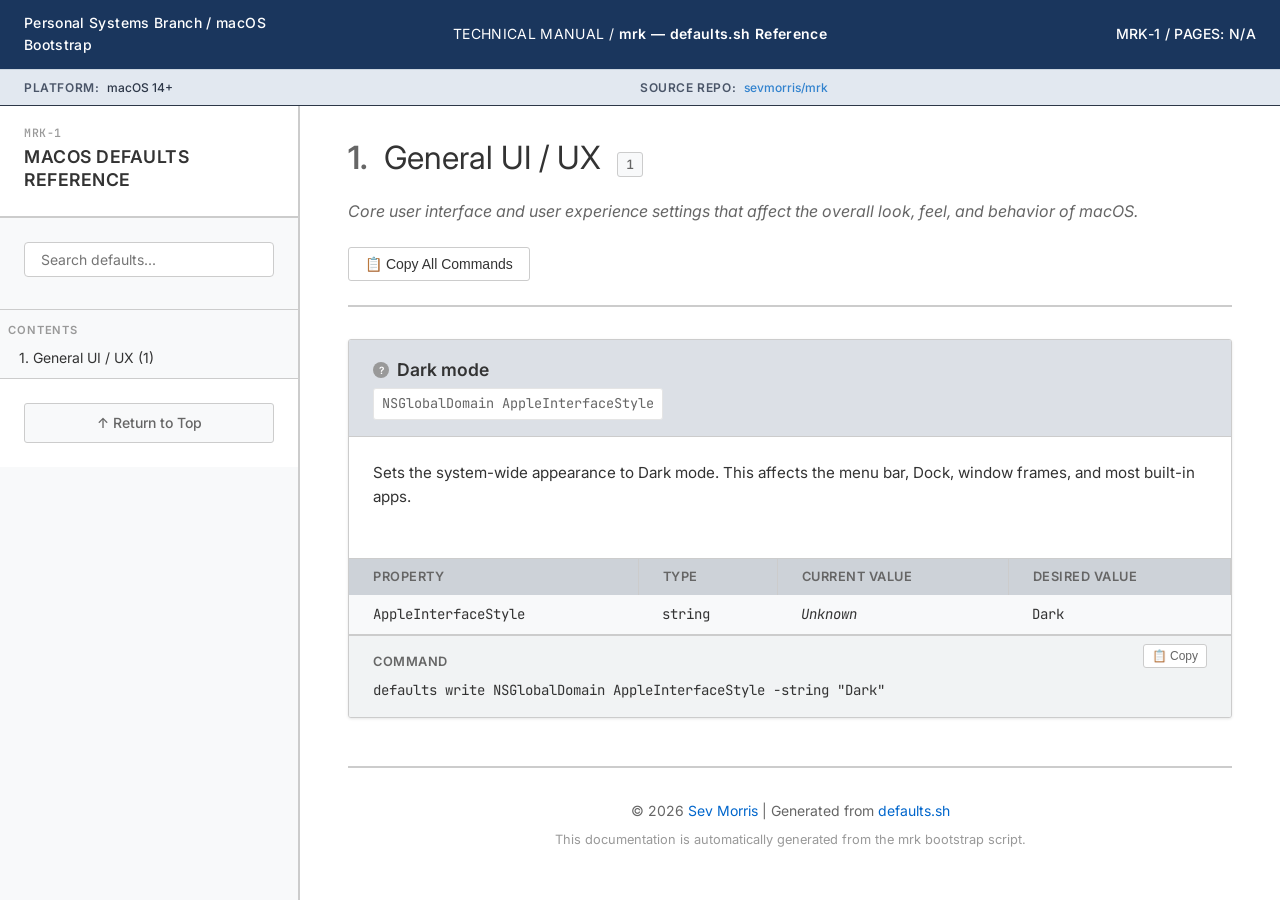
==== docs/defaults/index.html @ f301ef9d "Remove hardcoded dates from page headers Co-Authored-By: Claude Sonnet 4.6 <noreply@anthropic.com>" ====
<!DOCTYPE html>
<html lang="en">
<head>
    <meta charset="UTF-8">
    <meta name="viewport" content="width=device-width, initial-scale=1.0">
    <title>MRK-1 — mrk defaults.sh Reference Manual</title>
    <link rel="stylesheet" href="style.css">
    <link rel="preconnect" href="https://fonts.googleapis.com">
    <link rel="preconnect" href="https://fonts.gstatic.com" crossorigin>
    <link href="https://fonts.googleapis.com/css2?family=Inter:wght@300;400;500;600&family=JetBrains+Mono:wght@400;500&display=swap" rel="stylesheet">
</head>
<body>
    <!-- Blue Header Banner -->
    <header class="main-header">
        <div class="header-top">
            <div class="header-left">Personal Systems Branch / macOS Bootstrap</div>
            <div class="header-center">TECHNICAL MANUAL / <strong>mrk — defaults.sh Reference</strong></div>
            <div class="header-right">MRK-1 / PAGES: N/A</div>
        </div>
        <div class="header-meta">
            <div class="meta-field">
                <span class="meta-label">PLATFORM:</span>
                <span class="meta-value">macOS 14+</span>
            </div>
            <div class="meta-field">
                <span class="meta-label">SOURCE REPO:</span>
                <span class="meta-value"><a href="https://github.com/sevmorris/mrk">sevmorris/mrk</a></span>
            </div>
        </div>
    </header>

    <div class="layout">
        <!-- Left Sidebar Navigation -->
        <nav class="sidebar" id="sidebar">
            <div class="sidebar__header">
                <span class="sidebar__subtitle">MRK-1</span>
                <h1 class="sidebar__title">macOS Defaults<br>Reference</h1>
            </div>
            
            <div class="sidebar__search">
                <div class="search-box">
                    <input type="search" id="searchInput" placeholder="Search defaults..." class="search-input">
                    <button id="clearSearch" class="search-clear" style="display: none;">×</button>
                </div>
                <div class="search-stats" id="searchStats"></div>
            </div>

            <div class="sidebar__toc" id="tableOfContents">
                <h2 class="toc__title">Contents</h2>
                <div class="toc__loading">Loading sections...</div>
            </div>

            <div class="sidebar__footer">
                <a href="#top" class="return-to-top" id="returnToTop">↑ Return to Top</a>
            </div>
        </nav>

        <!-- Main Content Area -->
        <main class="main" id="main">
            <div id="top"></div>
            <div class="content" id="content">
                <div class="loading">
                    <div class="loading__spinner"></div>
                    <p>Parsing defaults.sh script...</p>
                </div>
            </div>

            <div class="no-results" id="noResults" style="display: none;">
                <h3>No results found</h3>
                <p>Try adjusting your search terms or <button id="resetSearch" class="link-button">view all defaults</button></p>
            </div>

            <footer class="footer">
                <p>&copy; 2026 <a href="https://github.com/sevmorris">Sev Morris</a> | Generated from <a href="https://github.com/sevmorris/mrk/blob/main/scripts/defaults.sh">defaults.sh</a></p>
                <p class="footer__note">This documentation is automatically generated from the mrk bootstrap script.</p>
            </footer>
        </main>
    </div>

    <script src="script.js"></script>
</body>
</html>
---- docs/defaults/style.css ----
/* Reset and AFTO Technical Manual Styling */
* {
    margin: 0;
    padding: 0;
    box-sizing: border-box;
}

:root {
    /* AFTO Technical Manual Colors */
    --color-primary: #0066cc;
    --color-text: #333333;
    --color-text-secondary: #666666;
    --color-text-tertiary: #999999;
    --color-border: #cccccc;
    --color-border-light: #e5e5e5;
    --color-background: #ffffff;
    --color-background-secondary: #f8f9fa;
    --color-background-tertiary: #f1f3f4;
    --color-success: #28a745;
    --color-warning: #ffc107;
    --color-danger: #dc3545;
    
    /* Technical Manual Typography */
    --font-family-base: Inter, -apple-system, BlinkMacSystemFont, "Segoe UI", Helvetica, Arial, sans-serif;
    --font-family-mono: "JetBrains Mono", "SF Mono", Monaco, "Cascadia Code", "Roboto Mono", Consolas, "Courier New", monospace;
    
    --space-xs: 0.25rem;
    --space-sm: 0.5rem;
    --space-md: 1rem;
    --space-lg: 1.5rem;
    --space-xl: 2rem;
    --space-2xl: 3rem;
    
    --sidebar-width: 300px;
    --header-height: 60px;
}

body {
    font-family: var(--font-family-base);
    line-height: 1.6;
    color: var(--color-text);
    background-color: var(--color-background);
    font-size: 16px;
    overflow-x: hidden;
}

/* Blue Header Banner */
.main-header {
    position: fixed;
    top: 0;
    left: 0;
    right: 0;
    z-index: 200;
    background-color: #1a365d;
    color: white;
    border-bottom: 1px solid #2d3748;
}

.header-top {
    display: flex;
    align-items: center;
    padding: 0.75rem 1.5rem;
    font-size: 0.875rem;
    font-weight: 500;
    letter-spacing: 0.025em;
}

.header-left {
    flex: 1;
    text-align: left;
}

.header-center {
    flex: 2;
    text-align: center;
    font-weight: 400;
}

.header-center strong {
    font-weight: 600;
}

.header-right {
    flex: 1;
    text-align: right;
}

.header-meta {
    display: flex;
    background-color: #e2e8f0;
    color: #2d3748;
    padding: 0.5rem 1.5rem;
    border-top: 1px solid #cbd5e0;
    font-size: 0.75rem;
    font-weight: 500;
}

.meta-field {
    flex: 1;
    display: flex;
    gap: 0.5rem;
}

.meta-label {
    font-weight: 600;
    color: #4a5568;
    text-transform: uppercase;
    letter-spacing: 0.05em;
}

.meta-value {
    color: #2d3748;
}

.meta-value a {
    color: #3182ce;
    text-decoration: none;
}

.meta-value a:hover {
    text-decoration: underline;
}

/* Two-Column AFTO Layout */
.layout {
    display: flex;
    height: 100vh;
    width: 100%;
    padding-top: 100px; /* Space for fixed header */
}

/* Left Sidebar */
.sidebar {
    width: var(--sidebar-width);
    height: calc(100vh - 100px);
    background-color: var(--color-background-secondary);
    border-right: 2px solid var(--color-border);
    overflow-y: auto;
    flex-shrink: 0;
    position: fixed;
    left: 0;
    top: 100px;
    z-index: 100;
}

.sidebar__header {
    padding: var(--space-lg);
    border-bottom: 2px solid var(--color-border);
    background-color: var(--color-background);
}

.sidebar__subtitle {
    font-family: var(--font-family-mono);
    font-size: 0.72rem;
    font-weight: 500;
    letter-spacing: 0.05em;
    text-transform: uppercase;
    color: var(--color-text-tertiary);
    display: block;
    margin-bottom: 4px;
}

.sidebar__title {
    font-size: 1.1rem;
    font-weight: 600;
    line-height: 1.3;
    color: var(--color-text);
    letter-spacing: 0.5px;
    text-transform: uppercase;
}

.sidebar__meta {
    display: flex;
    flex-direction: column;
    gap: var(--space-xs);
}

.badge {
    display: inline-flex;
    align-items: center;
    padding: var(--space-xs) var(--space-sm);
    background-color: var(--color-background-secondary);
    border: 1px solid var(--color-border);
    border-radius: 3px;
    font-size: 0.75rem;
    font-weight: 500;
    color: var(--color-text-secondary);
    text-decoration: none;
    transition: all 0.15s ease;
    width: fit-content;
}

.badge--link:hover {
    color: var(--color-primary);
    border-color: var(--color-primary);
}

/* Search in Sidebar */
.sidebar__search {
    padding: var(--space-lg);
    border-bottom: 1px solid var(--color-border);
}

.search-box {
    position: relative;
}

.search-input {
    width: 100%;
    padding: var(--space-sm) var(--space-md);
    font-size: 0.875rem;
    border: 1px solid var(--color-border);
    border-radius: 4px;
    background-color: var(--color-background);
    font-family: var(--font-family-base);
    transition: border-color 0.15s ease;
}

.search-input:focus {
    outline: none;
    border-color: var(--color-primary);
}

.search-clear {
    position: absolute;
    right: var(--space-sm);
    top: 50%;
    transform: translateY(-50%);
    background: none;
    border: none;
    color: var(--color-text-secondary);
    cursor: pointer;
    font-size: 1.2rem;
    width: 20px;
    height: 20px;
    display: flex;
    align-items: center;
    justify-content: center;
}

.search-clear:hover {
    color: var(--color-text);
}

.search-stats {
    margin-top: var(--space-sm);
    color: var(--color-text-secondary);
    font-size: 0.8rem;
}

/* Table of Contents */
.sidebar__toc {
    padding: 0;
    flex: 1;
}

.toc__title {
    display: block;
    padding: 0.75rem var(--space-sm) 0.2rem;
    font-size: 0.7rem;
    font-weight: 600;
    text-transform: uppercase;
    letter-spacing: 0.08em;
    color: var(--color-text-tertiary);
    pointer-events: none;
    margin-bottom: 0;
}

.toc__loading {
    color: var(--color-text-secondary);
    font-style: italic;
    font-size: 0.875rem;
}

.toc__list {
    list-style: none;
}

.toc__item {
    margin-bottom: var(--space-xs);
}

.toc__link {
    display: block;
    padding: 0.25rem 1rem;
    color: var(--color-text);
    text-decoration: none;
    font-size: 0.875rem;
    border-left: 3px solid transparent;
    transition: all 0.15s ease;
}

.toc__link:hover {
    background: var(--color-background-tertiary);
    border-left-color: var(--color-primary);
    color: var(--color-primary);
}

/* Return to Top */
.sidebar__footer {
    padding: var(--space-lg);
    border-top: 1px solid var(--color-border);
    background-color: var(--color-background);
}

.return-to-top {
    display: block;
    padding: var(--space-sm) var(--space-md);
    background-color: var(--color-background-secondary);
    border: 1px solid var(--color-border);
    border-radius: 3px;
    color: var(--color-text-secondary);
    text-decoration: none;
    font-size: 0.875rem;
    font-weight: 500;
    text-align: center;
    transition: all 0.15s ease;
}

.return-to-top:hover {
    color: var(--color-primary);
    border-color: var(--color-primary);
}

/* Main Content Area */
.main {
    flex: 1;
    margin-left: var(--sidebar-width);
    height: calc(100vh - 100px);
    overflow-y: auto;
    padding: var(--space-xl) var(--space-2xl);
    background-color: var(--color-background);
}

/* Loading State */
.loading {
    text-align: center;
    padding: var(--space-2xl);
    color: var(--color-text-secondary);
}

.loading__spinner {
    width: 32px;
    height: 32px;
    border: 3px solid var(--color-border);
    border-top-color: var(--color-primary);
    border-radius: 50%;
    animation: spin 1s linear infinite;
    margin: 0 auto var(--space-lg);
}

@keyframes spin {
    to {
        transform: rotate(360deg);
    }
}

/* Section Styling */
.section {
    margin-bottom: var(--space-2xl);
    counter-increment: section-counter;
}

.section__header {
    margin-bottom: var(--space-xl);
    padding-bottom: var(--space-lg);
    border-bottom: 2px solid var(--color-border);
}

.section__title {
    font-size: 2rem;
    font-weight: 400;
    color: var(--color-text);
    margin-bottom: var(--space-md);
    position: relative;
}

.section__title::before {
    content: counter(section-counter) ".";
    margin-right: var(--space-sm);
    font-weight: 600;
    color: var(--color-text-secondary);
}

.section__count {
    background-color: var(--color-background-secondary);
    color: var(--color-text-secondary);
    padding: var(--space-xs) var(--space-sm);
    border-radius: 3px;
    font-size: 0.8rem;
    font-weight: 500;
    border: 1px solid var(--color-border);
    margin-left: var(--space-sm);
    font-variant-numeric: tabular-nums;
}

.section__description {
    color: var(--color-text-secondary);
    font-size: 1rem;
    margin-bottom: var(--space-lg);
    font-style: italic;
    line-height: 1.5;
}

.section__actions {
    display: flex;
    gap: var(--space-sm);
    flex-wrap: wrap;
}

/* Initialize counter */
.main {
    counter-reset: section-counter;
}

/* Button Styling */
.button {
    display: inline-flex;
    align-items: center;
    gap: var(--space-xs);
    padding: var(--space-sm) var(--space-md);
    background-color: var(--color-background);
    border: 1px solid var(--color-border);
    border-radius: 3px;
    color: var(--color-text);
    text-decoration: none;
    font-size: 0.875rem;
    font-weight: 500;
    cursor: pointer;
    transition: all 0.15s ease;
}

.button:hover {
    color: var(--color-primary);
    border-color: var(--color-primary);
}

/* Default Entry Styling */
.default-entry {
    border: 1px solid var(--color-border);
    margin-bottom: var(--space-lg);
    background-color: var(--color-background);
    border-radius: 3px;
    overflow: hidden;
    box-shadow: 0 1px 3px rgba(0, 0, 0, 0.1);
}

.default-entry:hover {
    border-color: var(--color-primary);
}

.default-entry__header {
    background-color: #dce0e6;
    padding: var(--space-md) var(--space-lg);
    border-bottom: 1px solid var(--color-border);
}

.default-entry__title {
    font-size: 1.1rem;
    font-weight: 600;
    color: var(--color-text);
    margin-bottom: var(--space-xs);
    display: flex;
    align-items: center;
    gap: var(--space-sm);
}

.default-entry__status {
    width: 16px;
    height: 16px;
    border-radius: 50%;
    display: flex;
    align-items: center;
    justify-content: center;
    font-size: 10px;
    font-weight: 600;
    flex-shrink: 0;
}

.default-entry__status--applied {
    background-color: var(--color-success);
    color: white;
}

.default-entry__status--unapplied {
    background-color: var(--color-warning);
    color: white;
}

.default-entry__status--unknown {
    background-color: var(--color-text-tertiary);
    color: white;
}

.default-entry__domain-key {
    font-family: var(--font-family-mono);
    font-size: 0.85rem;
    color: var(--color-text-secondary);
    background-color: var(--color-background);
    padding: var(--space-xs) var(--space-sm);
    border-radius: 3px;
    border: 1px solid var(--color-border-light);
    display: inline-block;
}

.default-entry__main {
    padding: var(--space-lg);
}

.default-entry__description {
    color: var(--color-text);
    margin-bottom: var(--space-lg);
    line-height: 1.6;
    font-size: 0.95rem;
}

/* Values Table */
.default-entry__values {
    background-color: var(--color-background-secondary);
    border-top: 1px solid var(--color-border);
    border-bottom: 1px solid var(--color-border);
    margin: 0;
}

.values-table {
    width: 100%;
    border-collapse: collapse;
}

.values-table th,
.values-table td {
    padding: var(--space-sm) var(--space-lg);
    text-align: left;
    border-right: 1px solid var(--color-border);
    vertical-align: top;
}

.values-table th {
    background-color: #cdd2d8;
    font-weight: 600;
    font-size: 0.8rem;
    color: var(--color-text-secondary);
    text-transform: uppercase;
    letter-spacing: 0.5px;
}

.values-table td {
    font-family: var(--font-family-mono);
    font-size: 0.875rem;
    color: var(--color-text);
}

.values-table tr:last-child th,
.values-table tr:last-child td {
    border-right: none;
}

.value--empty {
    color: var(--color-text-tertiary);
    font-style: italic;
    font-family: var(--font-family-base);
}

/* Command Display */
.default-entry__command {
    background-color: var(--color-background-tertiary);
    border-top: 1px solid var(--color-border);
    padding: var(--space-md) var(--space-lg);
    position: relative;
    margin: 0;
}

.command-display__label {
    font-size: 0.8rem;
    font-weight: 600;
    color: var(--color-text-secondary);
    margin-bottom: var(--space-sm);
    text-transform: uppercase;
    letter-spacing: 0.5px;
}

.command-display__command {
    font-family: var(--font-family-mono);
    font-size: 0.875rem;
    color: var(--color-text);
    margin: 0;
    padding: 0;
    background: none;
    border: none;
    word-break: break-all;
    line-height: 1.5;
    user-select: all;
}

.copy-button {
    position: absolute;
    top: var(--space-sm);
    right: var(--space-lg);
    background: var(--color-background);
    border: 1px solid var(--color-border);
    border-radius: 3px;
    padding: var(--space-xs) var(--space-sm);
    color: var(--color-text-secondary);
    font-size: 0.75rem;
    font-weight: 500;
    cursor: pointer;
    transition: all 0.15s ease;
    display: flex;
    align-items: center;
    gap: var(--space-xs);
}

.copy-button:hover {
    color: var(--color-primary);
    border-color: var(--color-primary);
}

.copy-button--copied {
    background-color: var(--color-success);
    color: white;
    border-color: var(--color-success);
}

/* No Results */
.no-results {
    text-align: center;
    padding: var(--space-2xl);
    color: var(--color-text-secondary);
}

.no-results h3 {
    margin-bottom: var(--space-md);
    color: var(--color-text);
}

.link-button {
    background: none;
    border: none;
    color: var(--color-primary);
    text-decoration: underline;
    cursor: pointer;
    font: inherit;
}

.link-button:hover {
    color: var(--color-text);
}

/* Footer */
.footer {
    margin-top: var(--space-2xl);
    padding-top: var(--space-xl);
    border-top: 2px solid var(--color-border);
    text-align: center;
    color: var(--color-text-secondary);
    font-size: 0.875rem;
}

.footer a {
    color: var(--color-primary);
    text-decoration: none;
}

.footer a:hover {
    text-decoration: underline;
}

.footer__note {
    margin-top: var(--space-sm);
    font-size: 0.8rem;
    color: var(--color-text-tertiary);
}

/* Responsive Design */
@media (max-width: 768px) {
    .layout {
        flex-direction: column;
        height: auto;
        padding-top: 120px; /* More space for mobile header */
    }
    
    .header-top {
        flex-direction: column;
        gap: 0.5rem;
        text-align: center;
        padding: 1rem 1rem 0.75rem;
    }
    
    .header-left,
    .header-center, 
    .header-right {
        flex: none;
        text-align: center;
    }
    
    .header-meta {
        flex-wrap: wrap;
        gap: 0.5rem;
        padding: 0.75rem 1rem;
    }
    
    .meta-field {
        flex: 1 1 50%;
        min-width: 0;
    }
    
    .sidebar {
        position: relative;
        width: 100%;
        height: auto;
        top: auto;
        border-right: none;
        border-bottom: 2px solid var(--color-border);
    }
    
    .main {
        margin-left: 0;
        height: auto;
        padding: var(--space-lg);
    }
    
    .sidebar__header {
        padding: var(--space-lg);
    }
    
    .sidebar__title {
        font-size: 1.25rem;
    }
    
    .sidebar__toc,
    .sidebar__search {
        padding: var(--space-lg);
    }
    
    .section__title {
        font-size: 1.5rem;
    }
    
    .values-table {
        font-size: 0.8rem;
    }
    
    .values-table th,
    .values-table td {
        padding: var(--space-xs) var(--space-sm);
    }
    
    .copy-button {
        position: static;
        margin-top: var(--space-sm);
        width: auto;
    }
}

/* Print Styles */
@media print {
    .sidebar {
        display: none;
    }
    
    .main {
        margin-left: 0;
        padding: 0;
    }
    
    .section {
        break-inside: avoid;
    }
    
    .default-entry {
        break-inside: avoid;
        box-shadow: none;
        border: 1px solid #000;
    }
}

/* Smooth scrolling for anchor links */
html {
    scroll-behavior: smooth;
}
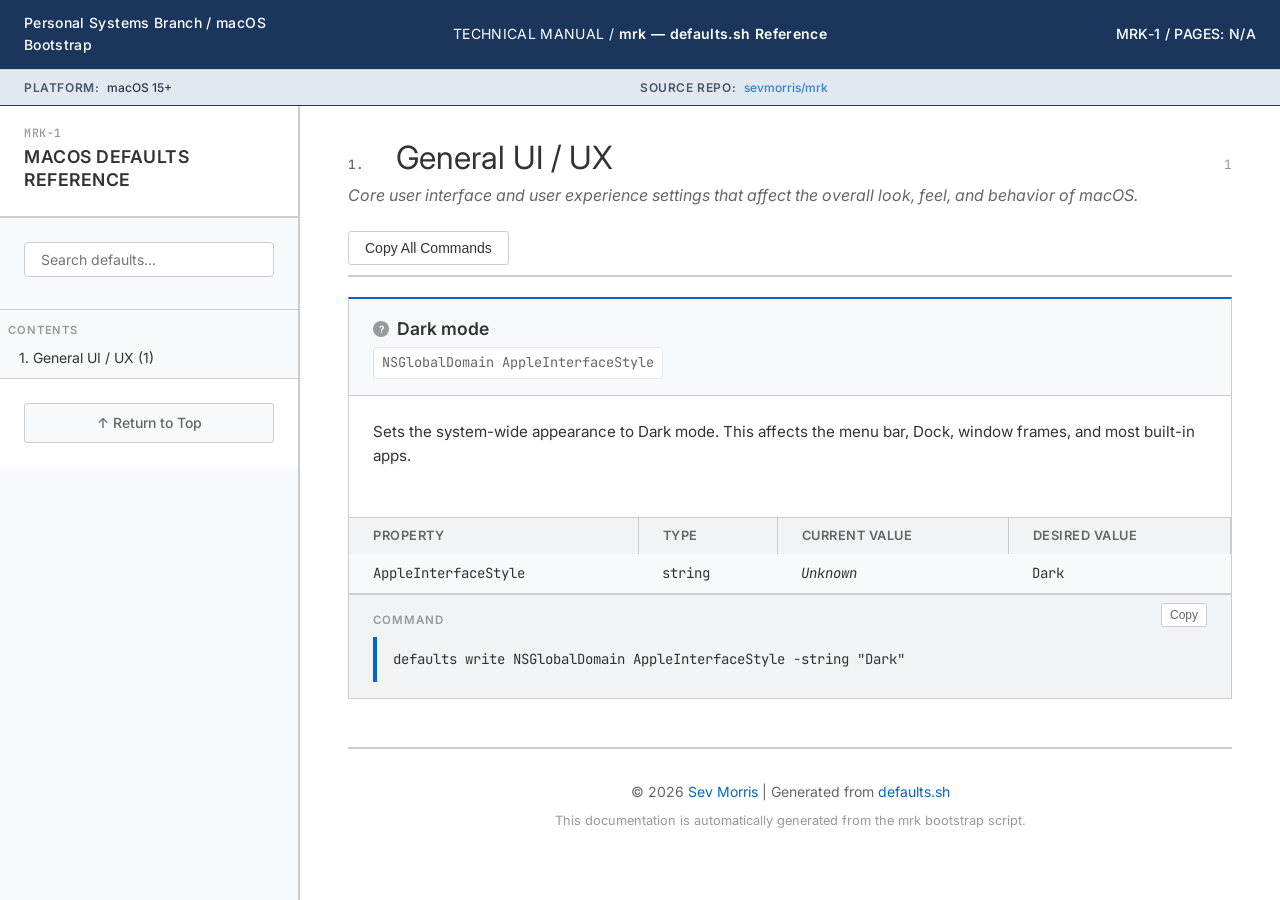
==== commit 79328a85: "docs: audit fixes — consistency and accuracy pass - defaults/index.html: macOS 14+ → macOS 15+ - mrk" ====
--- a/docs/defaults/index.html
+++ b/docs/defaults/index.html
@@ -20,7 +20,7 @@
         <div class="header-meta">
             <div class="meta-field">
                 <span class="meta-label">PLATFORM:</span>
-                <span class="meta-value">macOS 14+</span>
+                <span class="meta-value">macOS 15+</span>
             </div>
             <div class="meta-field">
                 <span class="meta-label">SOURCE REPO:</span>
--- a/docs/defaults/style.css
+++ b/docs/defaults/style.css
@@ -362,35 +362,36 @@
 }
 
 .section__header {
-    margin-bottom: var(--space-xl);
-    padding-bottom: var(--space-lg);
     border-bottom: 2px solid var(--color-border);
+    padding-bottom: 0.625rem;
+    margin-bottom: 1.25rem;
 }
 
 .section__title {
     font-size: 2rem;
     font-weight: 400;
     color: var(--color-text);
-    margin-bottom: var(--space-md);
-    position: relative;
+    display: flex;
+    align-items: baseline;
+    gap: 0.75rem;
+    margin-bottom: 0;
 }
 
 .section__title::before {
     content: counter(section-counter) ".";
-    margin-right: var(--space-sm);
-    font-weight: 600;
-    color: var(--color-text-secondary);
-}
-
-.section__count {
-    background-color: var(--color-background-secondary);
-    color: var(--color-text-secondary);
-    padding: var(--space-xs) var(--space-sm);
-    border-radius: 3px;
+    font-family: var(--font-family-mono);
     font-size: 0.8rem;
     font-weight: 500;
-    border: 1px solid var(--color-border);
-    margin-left: var(--space-sm);
+    color: var(--color-text-secondary);
+    min-width: 36px;
+    flex-shrink: 0;
+}
+
+.section__count {
+    font-family: var(--font-family-mono);
+    font-size: 0.8rem;
+    color: var(--color-text-tertiary);
+    margin-left: auto;
     font-variant-numeric: tabular-nums;
 }
 
@@ -438,19 +439,14 @@
 /* Default Entry Styling */
 .default-entry {
     border: 1px solid var(--color-border);
+    border-top: 2px solid var(--color-primary);
     margin-bottom: var(--space-lg);
     background-color: var(--color-background);
-    border-radius: 3px;
     overflow: hidden;
-    box-shadow: 0 1px 3px rgba(0, 0, 0, 0.1);
-}
-
-.default-entry:hover {
-    border-color: var(--color-primary);
 }
 
 .default-entry__header {
-    background-color: #dce0e6;
+    background-color: var(--color-background-secondary);
     padding: var(--space-md) var(--space-lg);
     border-bottom: 1px solid var(--color-border);
 }
@@ -536,7 +532,7 @@
 }
 
 .values-table th {
-    background-color: #cdd2d8;
+    background-color: var(--color-background-tertiary);
     font-weight: 600;
     font-size: 0.8rem;
     color: var(--color-text-secondary);
@@ -571,12 +567,12 @@
 }
 
 .command-display__label {
-    font-size: 0.8rem;
+    font-size: 0.72rem;
     font-weight: 600;
-    color: var(--color-text-secondary);
+    color: var(--color-text-tertiary);
     margin-bottom: var(--space-sm);
     text-transform: uppercase;
-    letter-spacing: 0.5px;
+    letter-spacing: 0.08em;
 }
 
 .command-display__command {
@@ -584,12 +580,13 @@
     font-size: 0.875rem;
     color: var(--color-text);
     margin: 0;
-    padding: 0;
-    background: none;
-    border: none;
+    padding: 0.75rem 1rem;
+    background: var(--color-background-tertiary);
+    border-left: 4px solid var(--color-primary);
     word-break: break-all;
     line-height: 1.5;
     user-select: all;
+    display: block;
 }
 
 .copy-button {
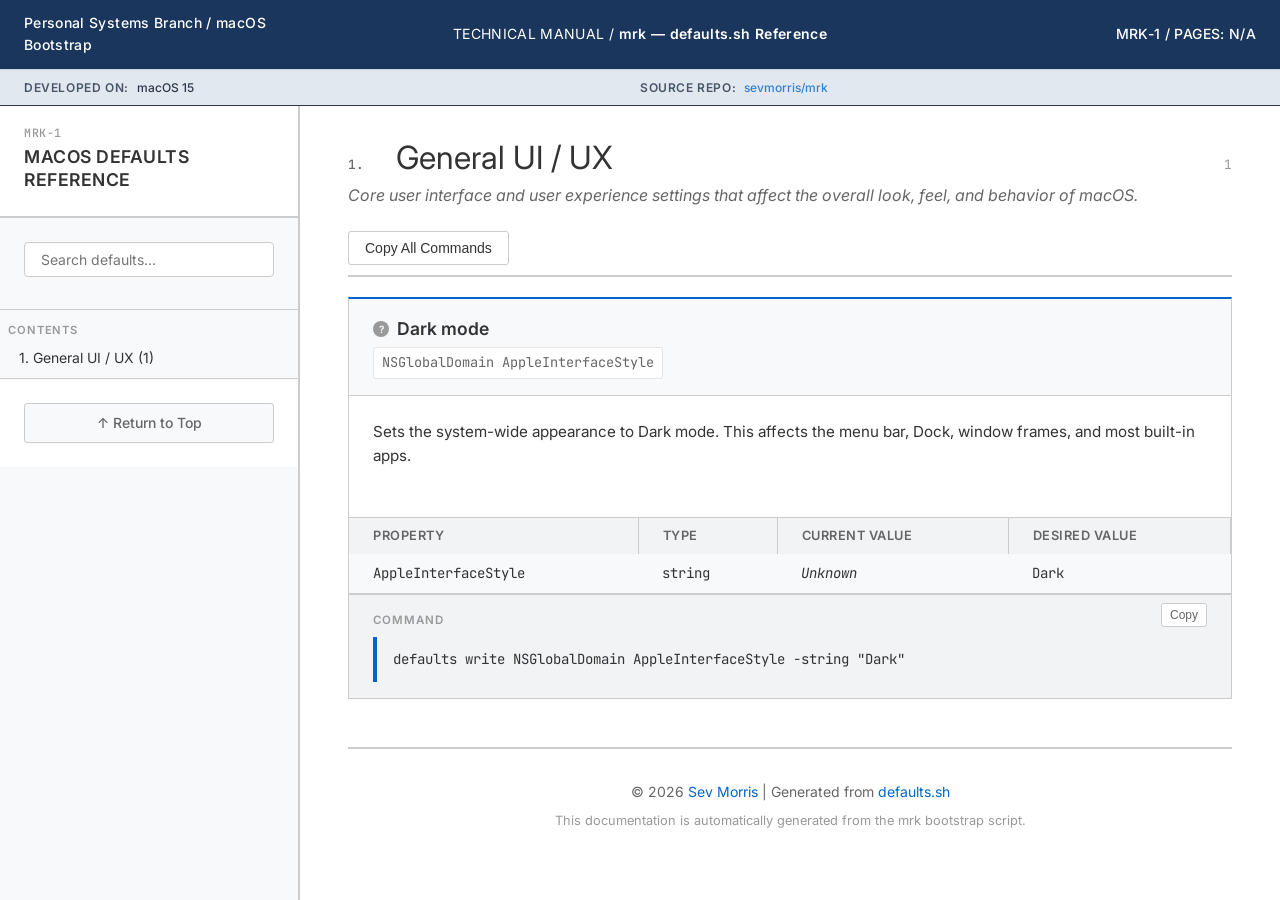
==== commit 73855710: "docs: soften macOS version claim — developed/confirmed on 15, not a hard minimum Co-Authored-By: Cla" ====
--- a/docs/defaults/index.html
+++ b/docs/defaults/index.html
@@ -19,8 +19,8 @@
         </div>
         <div class="header-meta">
             <div class="meta-field">
-                <span class="meta-label">PLATFORM:</span>
-                <span class="meta-value">macOS 15+</span>
+                <span class="meta-label">DEVELOPED ON:</span>
+                <span class="meta-value">macOS 15</span>
             </div>
             <div class="meta-field">
                 <span class="meta-label">SOURCE REPO:</span>
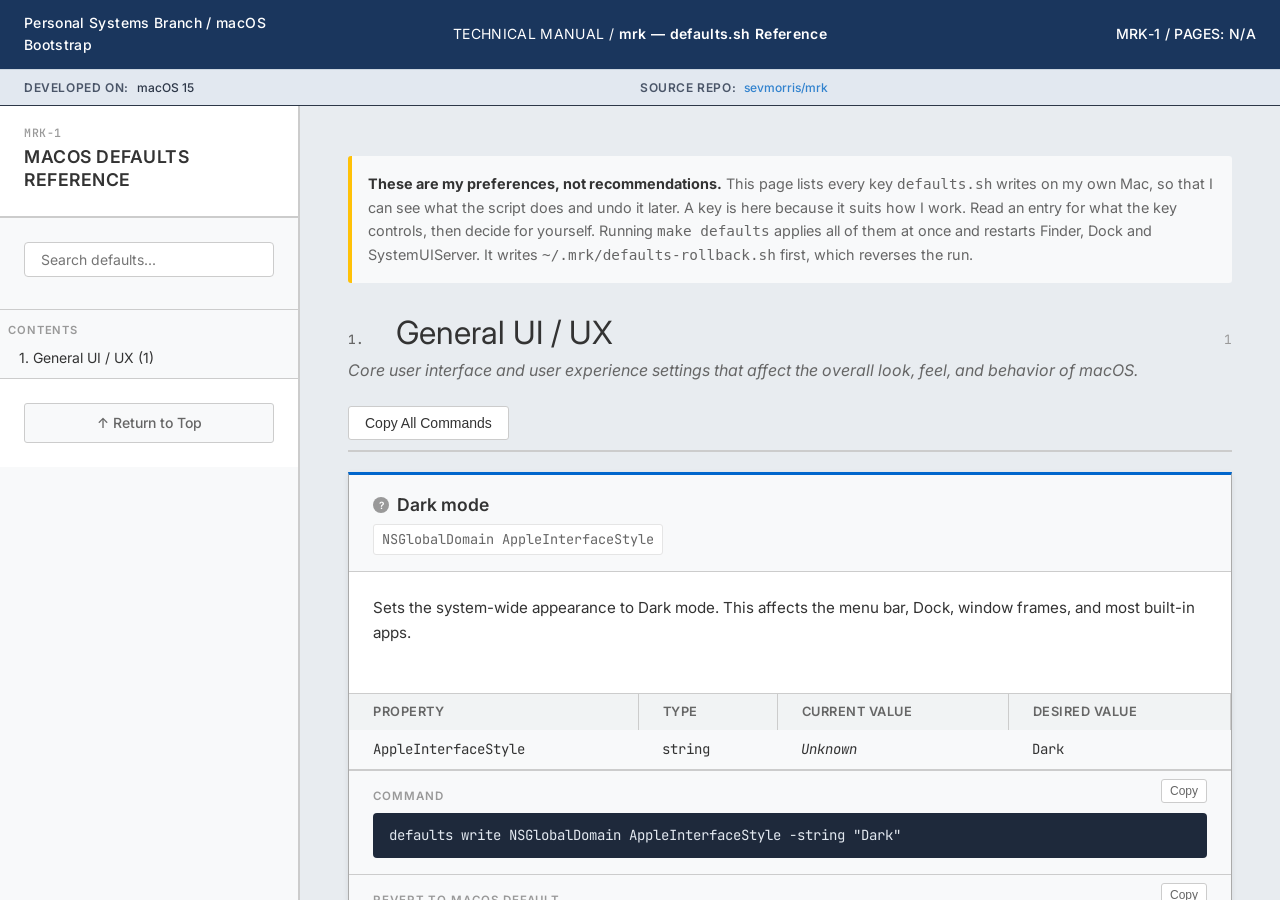
==== commit 26e662a1: "docs: say plainly that this repo configures one specific Mac The docs described mrk as if a stranger" ====
--- a/docs/defaults/index.html
+++ b/docs/defaults/index.html
@@ -58,6 +58,17 @@
         <!-- Main Content Area -->
         <main class="main" id="main">
             <div id="top"></div>
+
+            <div class="scope-note">
+                <strong>These are my preferences, not recommendations.</strong>
+                This page lists every key <code>defaults.sh</code> writes on my own Mac, so
+                that I can see what the script does and undo it later. A key is here because
+                it suits how I work. Read an entry for what the key controls, then decide for
+                yourself. Running <code>make defaults</code> applies all of them at once and
+                restarts Finder, Dock and SystemUIServer. It writes
+                <code>~/.mrk/defaults-rollback.sh</code> first, which reverses the run.
+            </div>
+
             <div class="content" id="content">
                 <div class="loading">
                     <div class="loading__spinner"></div>
--- a/docs/defaults/style.css
+++ b/docs/defaults/style.css
@@ -39,7 +39,7 @@
     font-family: var(--font-family-base);
     line-height: 1.6;
     color: var(--color-text);
-    background-color: var(--color-background);
+    background-color: #e8ecf0;
     font-size: 16px;
     overflow-x: hidden;
 }
@@ -329,7 +329,7 @@
     height: calc(100vh - 100px);
     overflow-y: auto;
     padding: var(--space-xl) var(--space-2xl);
-    background-color: var(--color-background);
+    background-color: #e8ecf0;
 }
 
 /* Loading State */
@@ -438,11 +438,12 @@
 
 /* Default Entry Styling */
 .default-entry {
-    border: 1px solid var(--color-border);
-    border-top: 2px solid var(--color-primary);
-    margin-bottom: var(--space-lg);
+    border: 1px solid #aaa;
+    border-top: 3px solid var(--color-primary);
+    margin-bottom: var(--space-xl);
     background-color: var(--color-background);
     overflow: hidden;
+    box-shadow: 0 2px 6px rgba(0, 0, 0, 0.08);
 }
 
 .default-entry__header {
@@ -508,6 +509,82 @@
     margin-bottom: var(--space-lg);
     line-height: 1.6;
     font-size: 0.95rem;
+}
+
+/* Why Callout */
+.default-entry__why {
+    margin-top: var(--space-md);
+    padding: var(--space-sm) var(--space-md);
+    background-color: #f0f4ff;
+    border-left: 3px solid var(--color-primary);
+    font-size: 0.9rem;
+    color: var(--color-text);
+    line-height: 1.5;
+}
+
+.why-label {
+    display: block;
+    font-size: 0.7rem;
+    font-weight: 700;
+    text-transform: uppercase;
+    letter-spacing: 0.08em;
+    color: var(--color-primary);
+    margin-bottom: 0.2rem;
+}
+
+/* Personal Preference Callout */
+.default-entry__preference {
+    margin-top: var(--space-md);
+    padding: var(--space-sm) var(--space-md);
+    background-color: #fffbeb;
+    border-left: 3px solid var(--color-warning);
+    font-size: 0.9rem;
+    color: var(--color-text);
+    line-height: 1.5;
+}
+
+.preference-label {
+    display: block;
+    font-size: 0.7rem;
+    font-weight: 700;
+    text-transform: uppercase;
+    letter-spacing: 0.08em;
+    color: #92640a;
+    margin-bottom: 0.2rem;
+}
+
+/* Background note — deliberately NOT Simplified Technical English.
+   Preserves historical and editorial material alongside the STE functional text. */
+.default-entry__background {
+    margin-top: var(--space-md);
+    padding: var(--space-sm) var(--space-md);
+    background-color: var(--color-background-secondary, #f8f9fa);
+    border-left: 3px solid var(--color-border, #ccc);
+    font-size: 0.875rem;
+    color: var(--color-text-secondary, #555);
+    line-height: 1.55;
+    font-style: italic;
+}
+
+.background-label {
+    display: block;
+    font-size: 0.68rem;
+    font-weight: 700;
+    text-transform: uppercase;
+    letter-spacing: 0.08em;
+    color: var(--color-text-tertiary, #888);
+    margin-bottom: 0.2rem;
+    font-style: normal;
+}
+
+/* Multi-domain notice (the trackpad loop writes each key to two domains) */
+.default-entry__also {
+    margin-top: 0.35rem;
+    font-size: 0.78rem;
+    color: var(--color-text-secondary, #555);
+}
+.default-entry__also code {
+    font-size: 0.95em;
 }
 
 /* Values Table */
@@ -559,7 +636,7 @@
 
 /* Command Display */
 .default-entry__command {
-    background-color: var(--color-background-tertiary);
+    background-color: var(--color-background-secondary);
     border-top: 1px solid var(--color-border);
     padding: var(--space-md) var(--space-lg);
     position: relative;
@@ -578,11 +655,12 @@
 .command-display__command {
     font-family: var(--font-family-mono);
     font-size: 0.875rem;
-    color: var(--color-text);
+    color: #e2e8f0;
     margin: 0;
     padding: 0.75rem 1rem;
-    background: var(--color-background-tertiary);
-    border-left: 4px solid var(--color-primary);
+    background: #1e293b;
+    border: none;
+    border-radius: 4px;
     word-break: break-all;
     line-height: 1.5;
     user-select: all;
@@ -618,6 +696,51 @@
     border-color: var(--color-success);
 }
 
+/* Revert Command */
+.default-entry__revert {
+    background-color: var(--color-background-secondary);
+    border-top: 1px solid var(--color-border);
+    padding: var(--space-md) var(--space-lg);
+    position: relative;
+}
+
+.revert-display__label {
+    font-size: 0.72rem;
+    font-weight: 600;
+    color: var(--color-text-tertiary);
+    margin-bottom: var(--space-sm);
+    text-transform: uppercase;
+    letter-spacing: 0.08em;
+}
+
+.revert-system-default {
+    font-weight: 400;
+    text-transform: none;
+    letter-spacing: 0;
+    font-style: italic;
+    color: var(--color-text-secondary);
+}
+
+.revert-display__command {
+    font-family: var(--font-family-mono);
+    font-size: 0.875rem;
+    color: #cbd5e0;
+    margin: 0;
+    padding: 0.75rem 1rem;
+    background: #2d3748;
+    border: none;
+    border-radius: 4px;
+    word-break: break-all;
+    line-height: 1.5;
+    user-select: all;
+    display: block;
+}
+
+.copy-button--revert {
+    top: var(--space-sm);
+    right: var(--space-lg);
+}
+
 /* No Results */
 .no-results {
     text-align: center;
@@ -774,4 +897,17 @@
 /* Smooth scrolling for anchor links */
 html {
     scroll-behavior: smooth;
-}+}
+/* Scope banner — states that these defaults are one person's choices.
+   Sits outside #content, which script.js repopulates on every render. */
+.scope-note {
+    margin: var(--space-lg) 0;
+    padding: var(--space-md);
+    background: var(--color-background-secondary);
+    border-left: 4px solid var(--color-warning);
+    border-radius: 3px;
+    font-size: 0.9rem;
+    line-height: 1.6;
+    color: var(--color-text-secondary);
+}
+.scope-note strong { color: var(--color-text); }
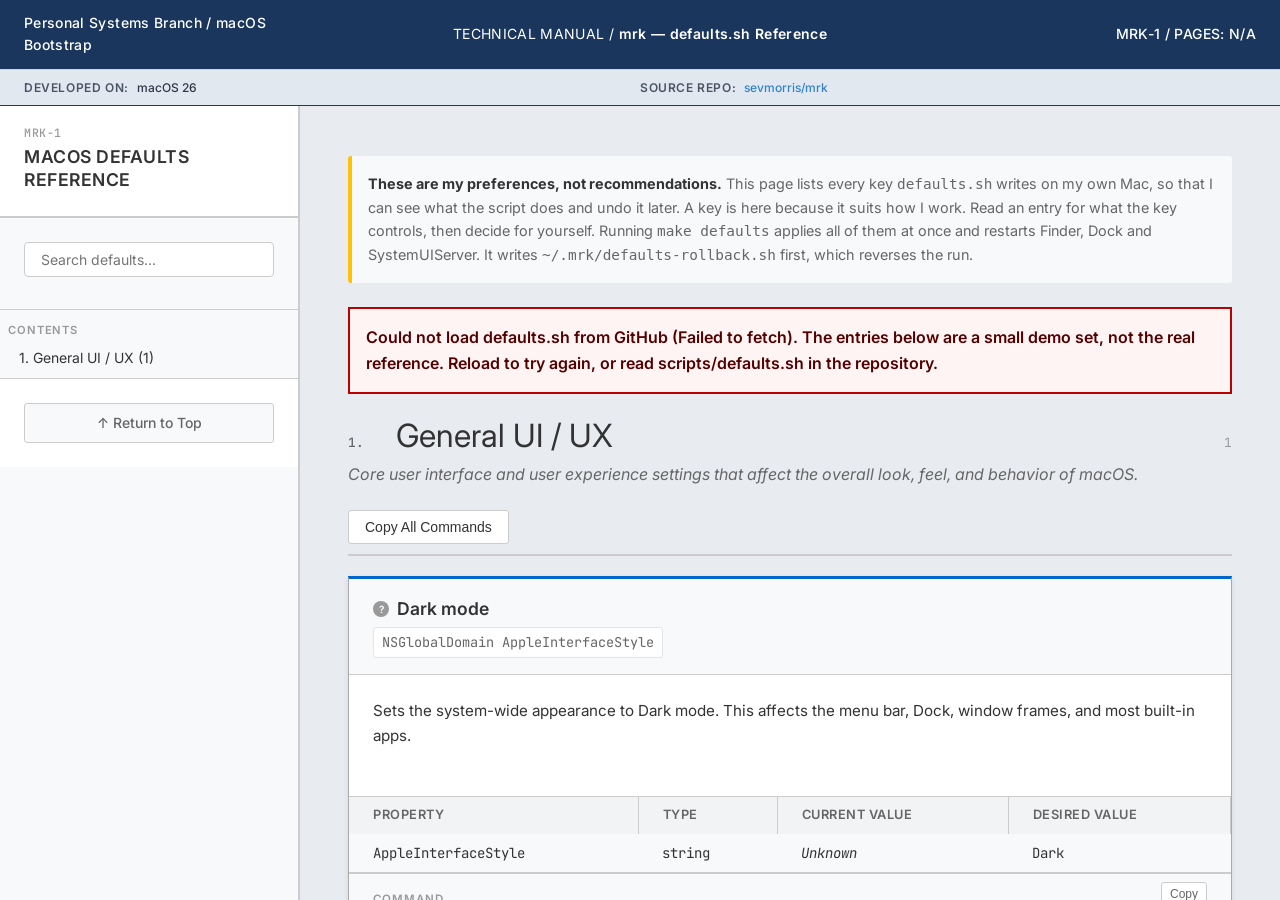
==== commit 26a11668: "Docs: this Mac runs macOS 26, and Safari needs Full Disk Access - manual.md and MRK-1: mrk is develo" ====
--- a/docs/defaults/index.html
+++ b/docs/defaults/index.html
@@ -20,7 +20,7 @@
         <div class="header-meta">
             <div class="meta-field">
                 <span class="meta-label">DEVELOPED ON:</span>
-                <span class="meta-value">macOS 15</span>
+                <span class="meta-value">macOS 26</span>
             </div>
             <div class="meta-field">
                 <span class="meta-label">SOURCE REPO:</span>
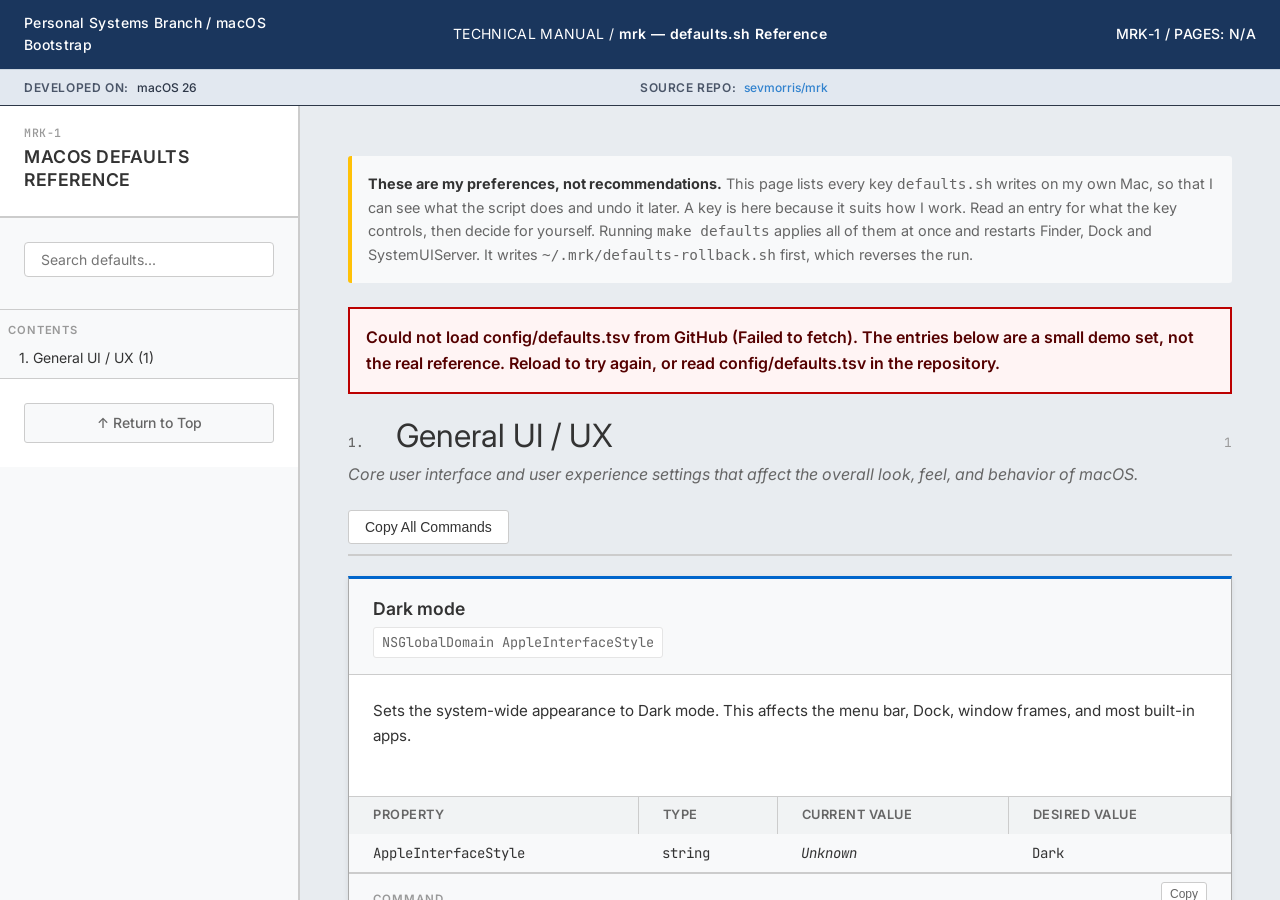
==== commit 184bf2f7: "config/defaults.tsv: the macOS defaults as data; defaults.sh --check The last settings list of step " ====
--- a/docs/defaults/index.html
+++ b/docs/defaults/index.html
@@ -72,7 +72,7 @@
             <div class="content" id="content">
                 <div class="loading">
                     <div class="loading__spinner"></div>
-                    <p>Parsing defaults.sh script...</p>
+                    <p>Reading config/defaults.tsv...</p>
                 </div>
             </div>
 
@@ -82,8 +82,8 @@
             </div>
 
             <footer class="footer">
-                <p>&copy; 2026 <a href="https://github.com/sevmorris">Sev Morris</a> | Generated from <a href="https://github.com/sevmorris/mrk/blob/main/scripts/defaults.sh">defaults.sh</a></p>
-                <p class="footer__note">This documentation is automatically generated from the mrk bootstrap script.</p>
+                <p>&copy; 2026 <a href="https://github.com/sevmorris">Sev Morris</a> | Generated from <a href="https://github.com/sevmorris/mrk/blob/main/config/defaults.tsv">config/defaults.tsv</a></p>
+                <p class="footer__note">This page reads config/defaults.tsv, the list of keys that defaults.sh writes, each time it opens.</p>
             </footer>
         </main>
     </div>
--- a/docs/defaults/style.css
+++ b/docs/defaults/style.css
@@ -18,7 +18,6 @@
     --color-background-tertiary: #f1f3f4;
     --color-success: #28a745;
     --color-warning: #ffc107;
-    --color-danger: #dc3545;
     
     /* Technical Manual Typography */
     --font-family-base: Inter, -apple-system, BlinkMacSystemFont, "Segoe UI", Helvetica, Arial, sans-serif;
@@ -32,7 +31,6 @@
     --space-2xl: 3rem;
     
     --sidebar-width: 300px;
-    --header-height: 60px;
 }
 
 body {
@@ -169,32 +167,6 @@
     text-transform: uppercase;
 }
 
-.sidebar__meta {
-    display: flex;
-    flex-direction: column;
-    gap: var(--space-xs);
-}
-
-.badge {
-    display: inline-flex;
-    align-items: center;
-    padding: var(--space-xs) var(--space-sm);
-    background-color: var(--color-background-secondary);
-    border: 1px solid var(--color-border);
-    border-radius: 3px;
-    font-size: 0.75rem;
-    font-weight: 500;
-    color: var(--color-text-secondary);
-    text-decoration: none;
-    transition: all 0.15s ease;
-    width: fit-content;
-}
-
-.badge--link:hover {
-    color: var(--color-primary);
-    border-color: var(--color-primary);
-}
-
 /* Search in Sidebar */
 .sidebar__search {
     padding: var(--space-lg);
@@ -460,33 +432,6 @@
     display: flex;
     align-items: center;
     gap: var(--space-sm);
-}
-
-.default-entry__status {
-    width: 16px;
-    height: 16px;
-    border-radius: 50%;
-    display: flex;
-    align-items: center;
-    justify-content: center;
-    font-size: 10px;
-    font-weight: 600;
-    flex-shrink: 0;
-}
-
-.default-entry__status--applied {
-    background-color: var(--color-success);
-    color: white;
-}
-
-.default-entry__status--unapplied {
-    background-color: var(--color-warning);
-    color: white;
-}
-
-.default-entry__status--unknown {
-    background-color: var(--color-text-tertiary);
-    color: white;
 }
 
 .default-entry__domain-key {
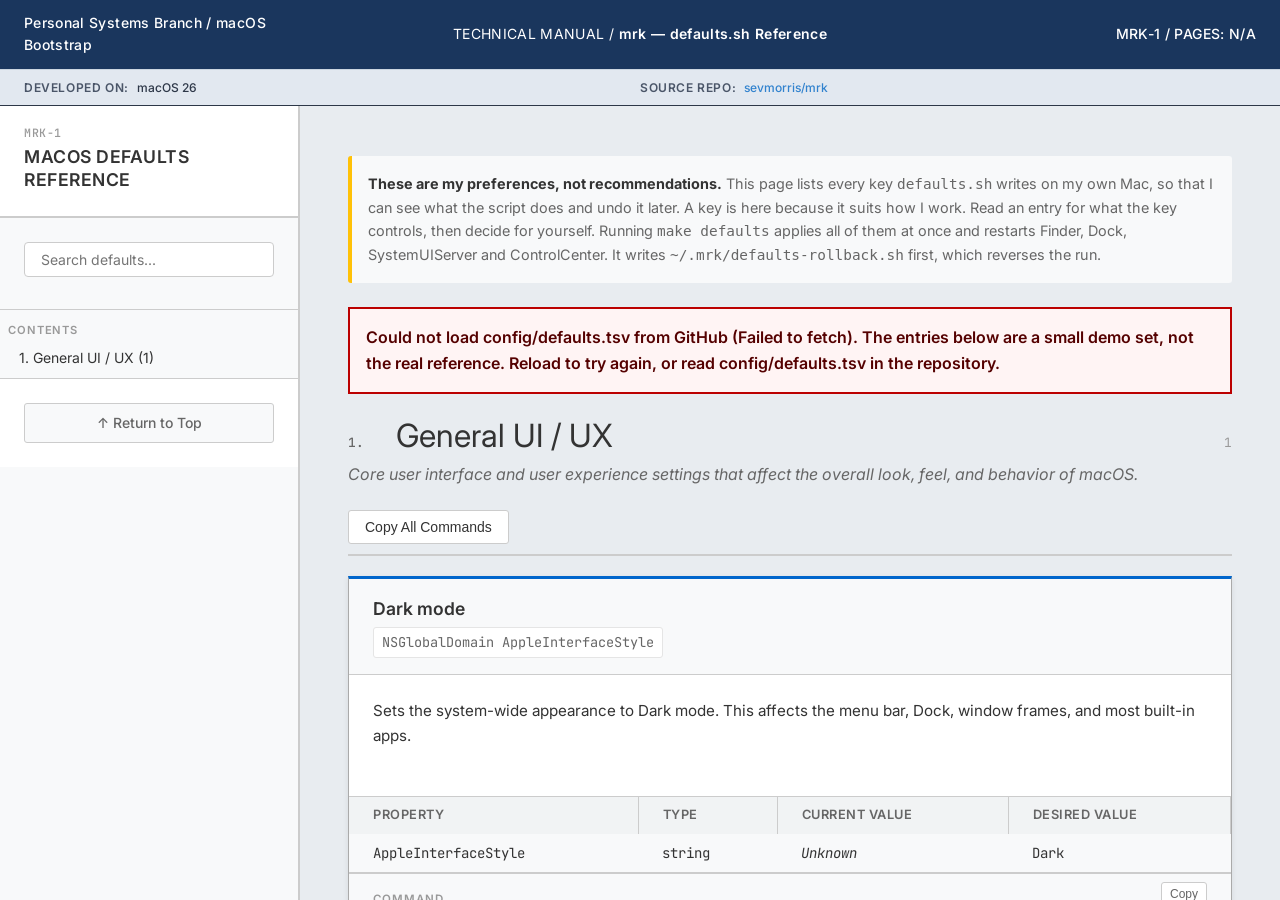
==== commit 8760cc7c: "defaults.sh: restart ControlCenter, so a clock key shows at once ControlCenter draws the menu bar cl" ====
--- a/docs/defaults/index.html
+++ b/docs/defaults/index.html
@@ -65,7 +65,7 @@
                 that I can see what the script does and undo it later. A key is here because
                 it suits how I work. Read an entry for what the key controls, then decide for
                 yourself. Running <code>make defaults</code> applies all of them at once and
-                restarts Finder, Dock and SystemUIServer. It writes
+                restarts Finder, Dock, SystemUIServer and ControlCenter. It writes
                 <code>~/.mrk/defaults-rollback.sh</code> first, which reverses the run.
             </div>
 
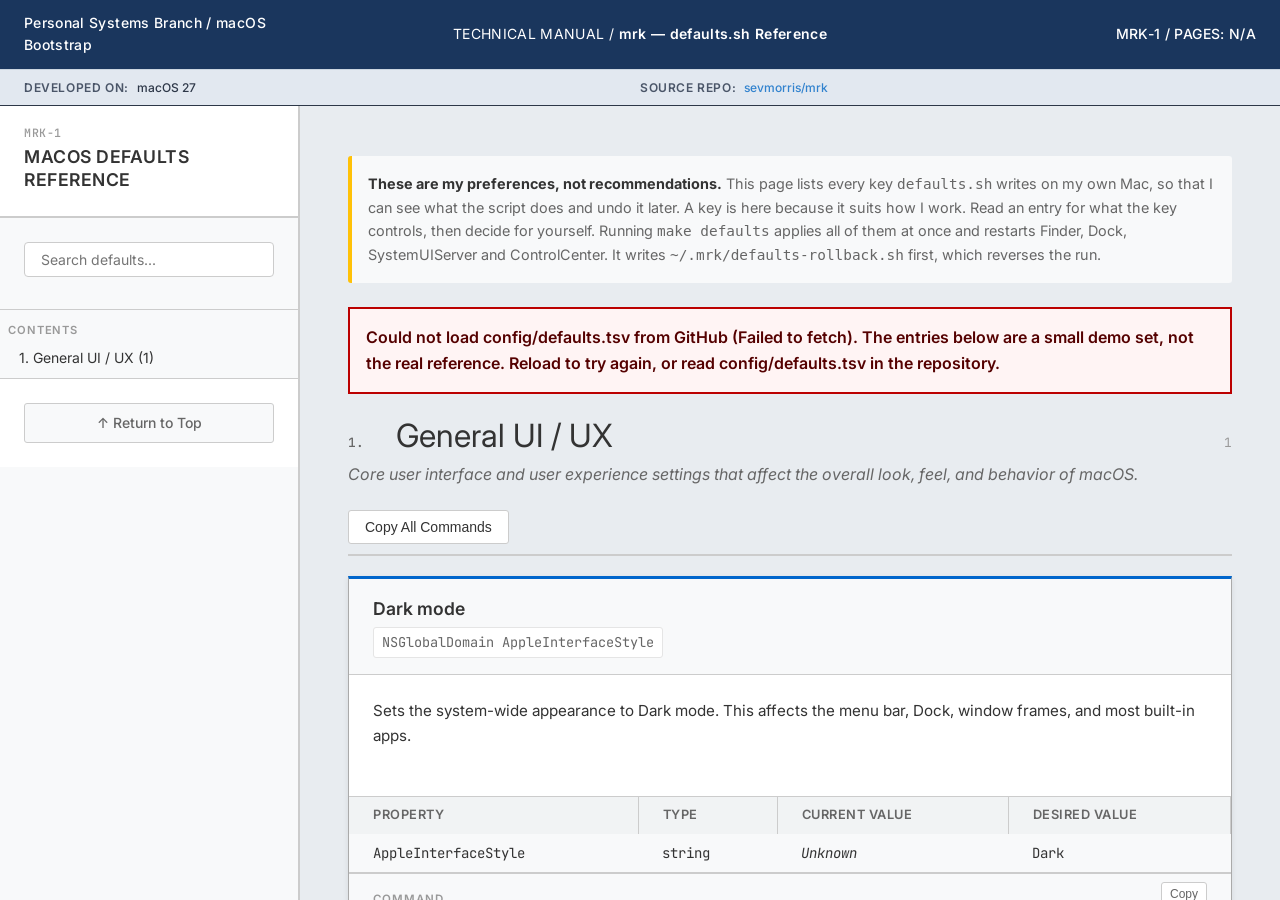
==== commit 594603ed: "Audit 25: mrk after the macOS 27 upgrade, and its fix session macOS 27.2.1 went on this Mac on 2026-" ====
--- a/docs/defaults/index.html
+++ b/docs/defaults/index.html
@@ -20,7 +20,7 @@
         <div class="header-meta">
             <div class="meta-field">
                 <span class="meta-label">DEVELOPED ON:</span>
-                <span class="meta-value">macOS 26</span>
+                <span class="meta-value">macOS 27</span>
             </div>
             <div class="meta-field">
                 <span class="meta-label">SOURCE REPO:</span>
--- a/docs/defaults/style.css
+++ b/docs/defaults/style.css
@@ -498,6 +498,27 @@
     margin-bottom: 0.2rem;
 }
 
+/* Skipped callout: a key that config/defaults-skip.tsv lists */
+.default-entry__skipped {
+    margin-top: var(--space-md);
+    padding: var(--space-sm) var(--space-md);
+    background-color: #f3f4f6;
+    border-left: 3px solid #6b7280;
+    font-size: 0.9rem;
+    color: var(--color-text);
+    line-height: 1.5;
+}
+
+.skipped-label {
+    display: block;
+    font-size: 0.7rem;
+    font-weight: 700;
+    text-transform: uppercase;
+    letter-spacing: 0.08em;
+    color: #4b5563;
+    margin-bottom: 0.2rem;
+}
+
 /* Background note — deliberately NOT Simplified Technical English.
    Preserves historical and editorial material alongside the STE functional text. */
 .default-entry__background {
